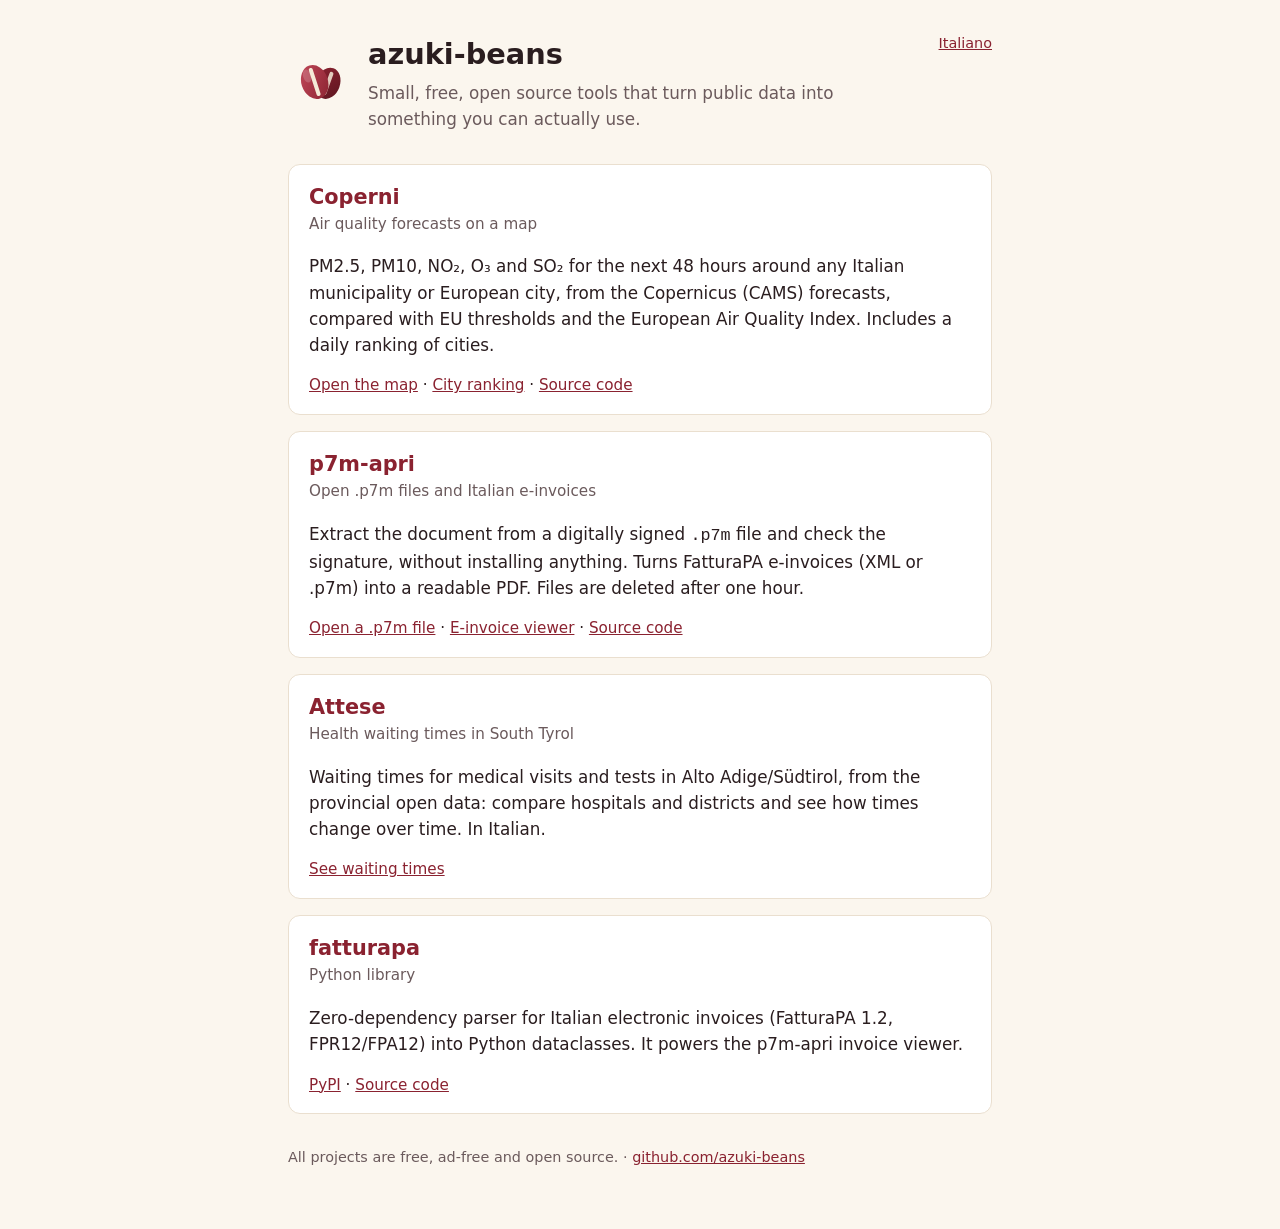
==== index.html @ 71e07cc2 "Pagina hub dei progetti azuki-beans (EN + IT) Co-Authored-By: Claude Opus 5.5 <noreply@anthropic.com" ====
<!doctype html>
<html lang="en">
<head>
<meta charset="utf-8">
<meta name="viewport" content="width=device-width, initial-scale=1">
<title>azuki-beans — small open source tools for public data</title>
<meta name="description" content="azuki-beans makes small, free, open source web tools that turn public data into something useful: air quality forecasts across Europe, .p7m signed files and Italian e-invoices, waiting times in South Tyrol.">
<link rel="canonical" href="https://azukibeans.dev/">
<link rel="alternate" hreflang="en" href="https://azukibeans.dev/">
<link rel="alternate" hreflang="it" href="https://azukibeans.dev/it/">
<link rel="alternate" hreflang="x-default" href="https://azukibeans.dev/">
<link rel="icon" href="/favicon.svg" type="image/svg+xml">
<meta property="og:type" content="website">
<meta property="og:title" content="azuki-beans — small open source tools for public data">
<meta property="og:description" content="Free, open source web tools: air quality forecasts, .p7m files and e-invoices, health waiting times.">
<meta property="og:url" content="https://azukibeans.dev/">
<link rel="stylesheet" href="/style.css">
<script type="application/ld+json">
{
  "@context": "https://schema.org",
  "@graph": [
    {
      "@type": "Organization",
      "@id": "https://azukibeans.dev/#org",
      "name": "azuki-beans",
      "url": "https://azukibeans.dev/",
      "logo": "https://azukibeans.dev/azuki-beans-mark.svg",
      "sameAs": ["https://github.com/azuki-beans"]
    },
    {
      "@type": "WebApplication",
      "name": "Coperni",
      "url": "https://coperni.azukibeans.dev/",
      "description": "Air quality forecasts from Copernicus CAMS on a map, for Italian municipalities and European cities.",
      "applicationCategory": "UtilitiesApplication",
      "operatingSystem": "Any",
      "isAccessibleForFree": true,
      "publisher": {"@id": "https://azukibeans.dev/#org"}
    },
    {
      "@type": "WebApplication",
      "name": "p7m-apri",
      "url": "https://p7m.azukibeans.dev/",
      "description": "Open .p7m digitally signed files online, extract the document and verify the signature. Italian e-invoice (FatturaPA) viewer.",
      "applicationCategory": "UtilitiesApplication",
      "operatingSystem": "Any",
      "isAccessibleForFree": true,
      "publisher": {"@id": "https://azukibeans.dev/#org"}
    },
    {
      "@type": "WebApplication",
      "name": "Attese",
      "url": "https://attese.azukibeans.dev/",
      "description": "Waiting times for medical visits and tests in South Tyrol (Alto Adige), from the provincial open data.",
      "applicationCategory": "HealthApplication",
      "operatingSystem": "Any",
      "isAccessibleForFree": true,
      "publisher": {"@id": "https://azukibeans.dev/#org"}
    },
    {
      "@type": "SoftwareSourceCode",
      "name": "fatturapa",
      "codeRepository": "https://github.com/azuki-beans/fatturapa",
      "programmingLanguage": "Python",
      "description": "Zero-dependency Python parser for Italian electronic invoices (FatturaPA 1.2).",
      "publisher": {"@id": "https://azukibeans.dev/#org"}
    }
  ]
}
</script>
</head>
<body>
<header>
  <img src="/azuki-beans-mark.svg" alt="" width="64" height="64">
  <div>
    <h1>azuki-beans</h1>
    <p>Small, free, open source tools that turn public data into something you can actually use.</p>
  </div>
  <a class="lingua" href="/it/" hreflang="it" lang="it">Italiano</a>
</header>

<main>
  <article class="progetto">
    <h2><a href="https://coperni.azukibeans.dev/">Coperni</a></h2>
    <p class="sotto">Air quality forecasts on a map</p>
    <p>PM2.5, PM10, NO₂, O₃ and SO₂ for the next 48 hours around any Italian municipality or
      European city, from the Copernicus (CAMS) forecasts, compared with EU thresholds and the
      European Air Quality Index. Includes a daily ranking of cities.</p>
    <p class="link">
      <a href="https://coperni.azukibeans.dev/">Open the map</a> ·
      <a href="https://coperni.azukibeans.dev/places/classifica/">City ranking</a> ·
      <a href="https://github.com/azuki-beans/coperni">Source code</a>
    </p>
  </article>

  <article class="progetto">
    <h2><a href="https://p7m.azukibeans.dev/">p7m-apri</a></h2>
    <p class="sotto">Open .p7m files and Italian e-invoices</p>
    <p>Extract the document from a digitally signed <code>.p7m</code> file and check the
      signature, without installing anything. Turns FatturaPA e-invoices (XML or .p7m) into a
      readable PDF. Files are deleted after one hour.</p>
    <p class="link">
      <a href="https://p7m.azukibeans.dev/">Open a .p7m file</a> ·
      <a href="https://p7m.azukibeans.dev/fatture/">E-invoice viewer</a> ·
      <a href="https://github.com/azuki-beans/p7m-apri">Source code</a>
    </p>
  </article>

  <article class="progetto">
    <h2><a href="https://attese.azukibeans.dev/">Attese</a></h2>
    <p class="sotto">Health waiting times in South Tyrol</p>
    <p>Waiting times for medical visits and tests in Alto Adige/Südtirol, from the provincial open
      data: compare hospitals and districts and see how times change over time. In Italian.</p>
    <p class="link">
      <a href="https://attese.azukibeans.dev/">See waiting times</a>
    </p>
  </article>

  <article class="progetto">
    <h2><a href="https://github.com/azuki-beans/fatturapa">fatturapa</a></h2>
    <p class="sotto">Python library</p>
    <p>Zero-dependency parser for Italian electronic invoices (FatturaPA 1.2, FPR12/FPA12) into
      Python dataclasses. It powers the p7m-apri invoice viewer.</p>
    <p class="link">
      <a href="https://pypi.org/project/fatturapa/">PyPI</a> ·
      <a href="https://github.com/azuki-beans/fatturapa">Source code</a>
    </p>
  </article>
</main>

<footer>
  <p>All projects are free, ad-free and open source. ·
    <a href="https://github.com/azuki-beans">github.com/azuki-beans</a></p>
</footer>
</body>
</html>
---- style.css ----
:root {
  --sfondo: #fbf6ee;
  --testo: #2a1d1f;
  --tenue: #6b5a5c;
  --accento: #8a2230;
  --carta: #ffffff;
  --bordo: #eadfcf;
  color-scheme: light dark;
}
@media (prefers-color-scheme: dark) {
  :root {
    --sfondo: #1c1517;
    --testo: #f2e9e0;
    --tenue: #b9a9a6;
    --accento: #e48a97;
    --carta: #261d20;
    --bordo: #3a2d30;
  }
}
* { box-sizing: border-box; }
body {
  margin: 0 auto;
  max-width: 46rem;
  padding: 2rem 1rem 3rem;
  font: 1.05rem/1.55 system-ui, -apple-system, "Segoe UI", sans-serif;
  background: var(--sfondo);
  color: var(--testo);
}
a { color: var(--accento); }
header { display: flex; gap: 1rem; align-items: center; margin-bottom: 2rem; }
header img { flex: none; }
header h1 { margin: 0; font-size: 1.8rem; }
header p { margin: .2rem 0 0; color: var(--tenue); }
.lingua { margin-left: auto; align-self: flex-start; font-size: .9rem; }
.progetto {
  background: var(--carta);
  border: 1px solid var(--bordo);
  border-radius: 12px;
  padding: 1rem 1.25rem;
  margin-bottom: 1rem;
}
.progetto h2 { margin: 0; font-size: 1.3rem; }
.progetto h2 a { text-decoration: none; }
.sotto { margin: 0 0 .5rem; color: var(--tenue); font-size: .95rem; }
.link { margin-bottom: 0; font-size: .95rem; }
footer { margin-top: 2rem; color: var(--tenue); font-size: .9rem; }
@media (max-width: 30rem) {
  header { flex-wrap: wrap; }
  header img { width: 48px; height: 48px; }
}
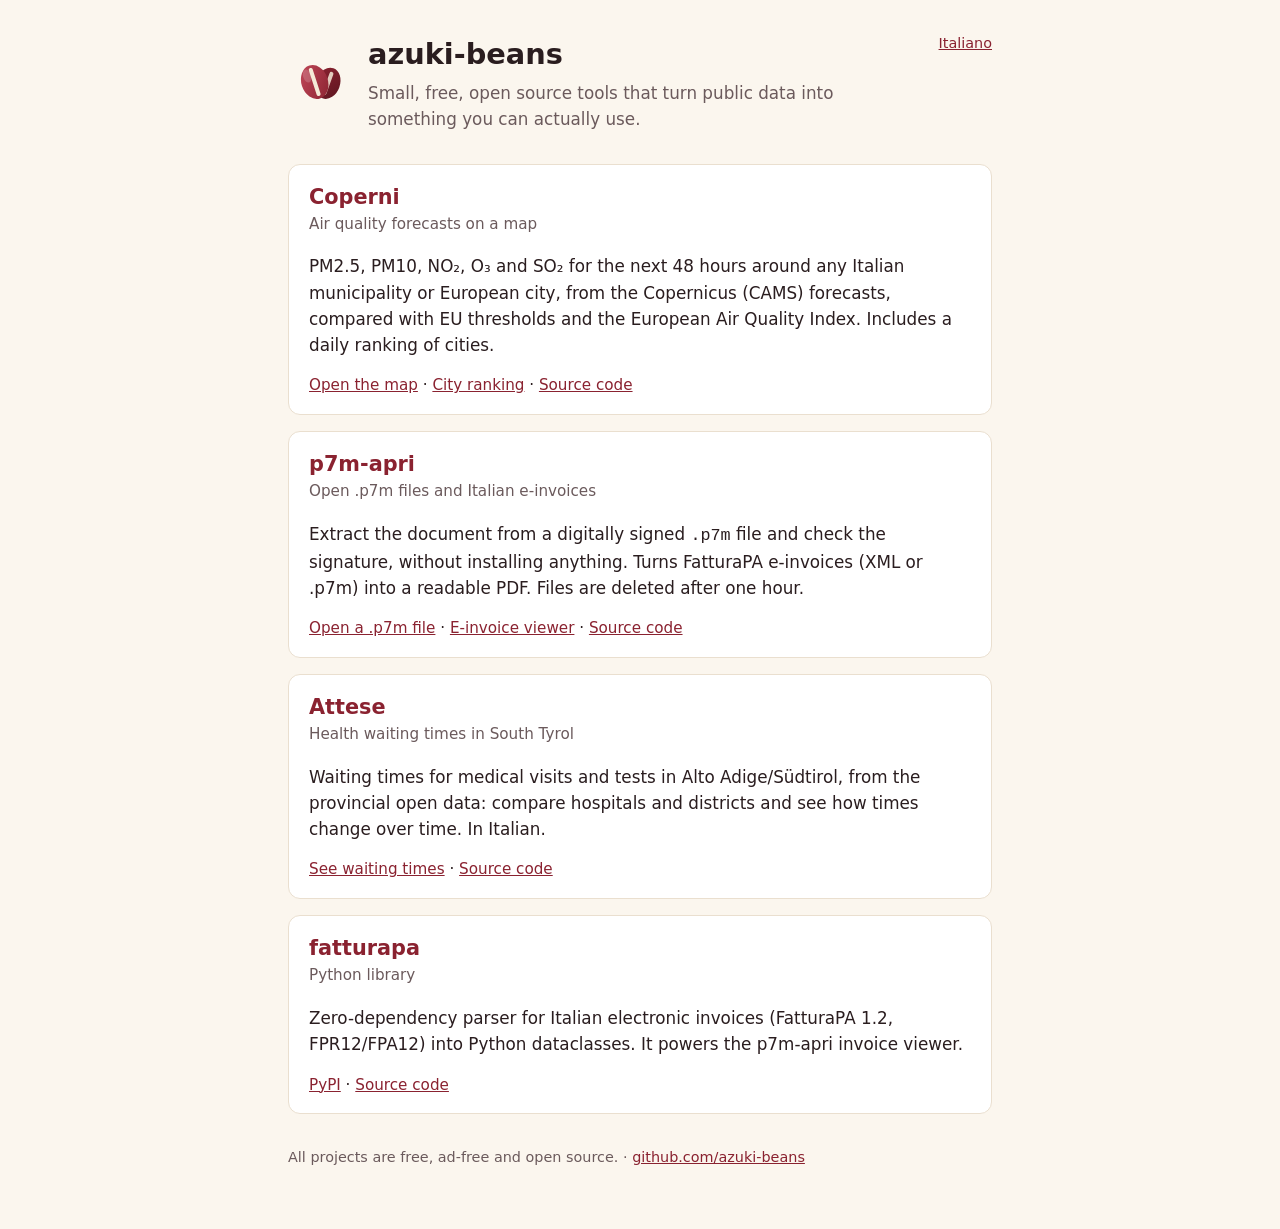
==== commit 183aa250: "Attese: link al codice sorgente (repo ora pubblico) Co-Authored-By: Claude Opus 5.5 <noreply@anthrop" ====
--- a/index.html
+++ b/index.html
@@ -112,7 +112,8 @@
     <p>Waiting times for medical visits and tests in Alto Adige/Südtirol, from the provincial open
       data: compare hospitals and districts and see how times change over time. In Italian.</p>
     <p class="link">
-      <a href="https://attese.azukibeans.dev/">See waiting times</a>
+      <a href="https://attese.azukibeans.dev/">See waiting times</a> ·
+      <a href="https://github.com/azuki-beans/attese">Source code</a>
     </p>
   </article>
 
